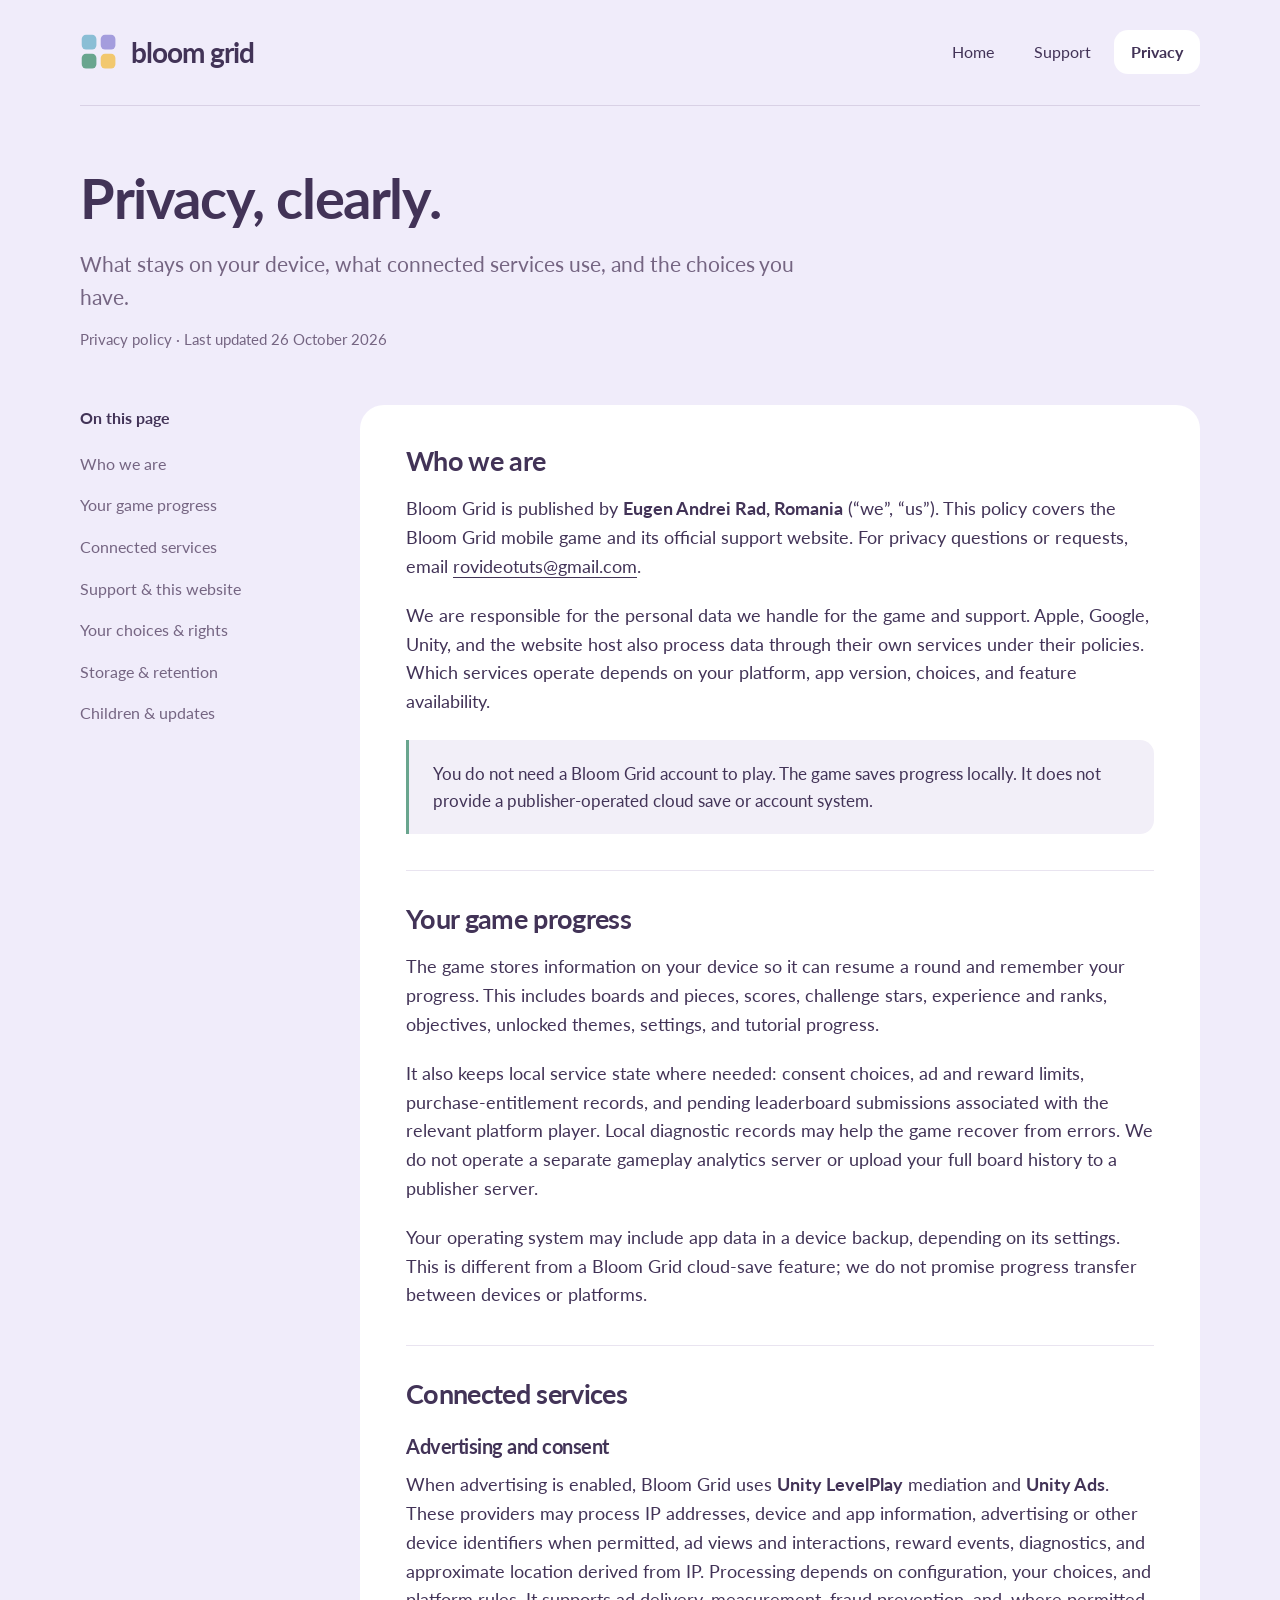
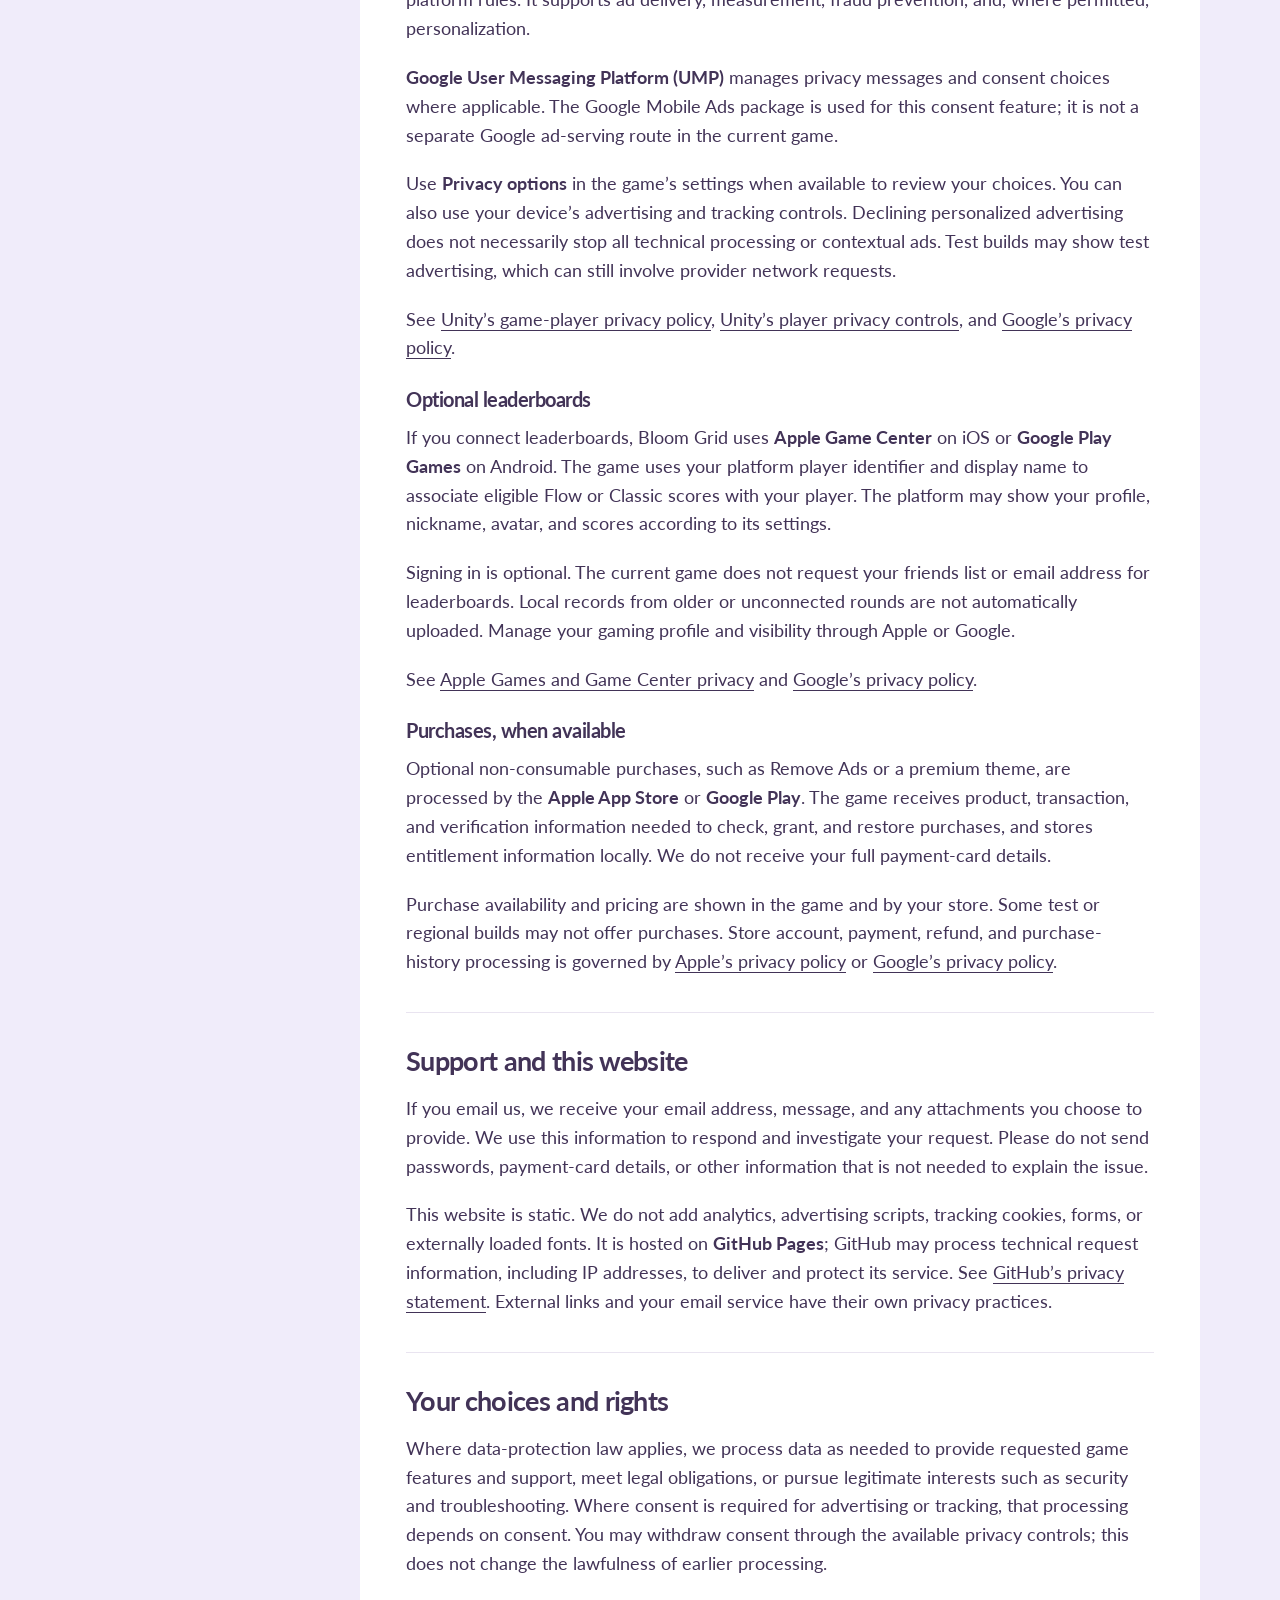
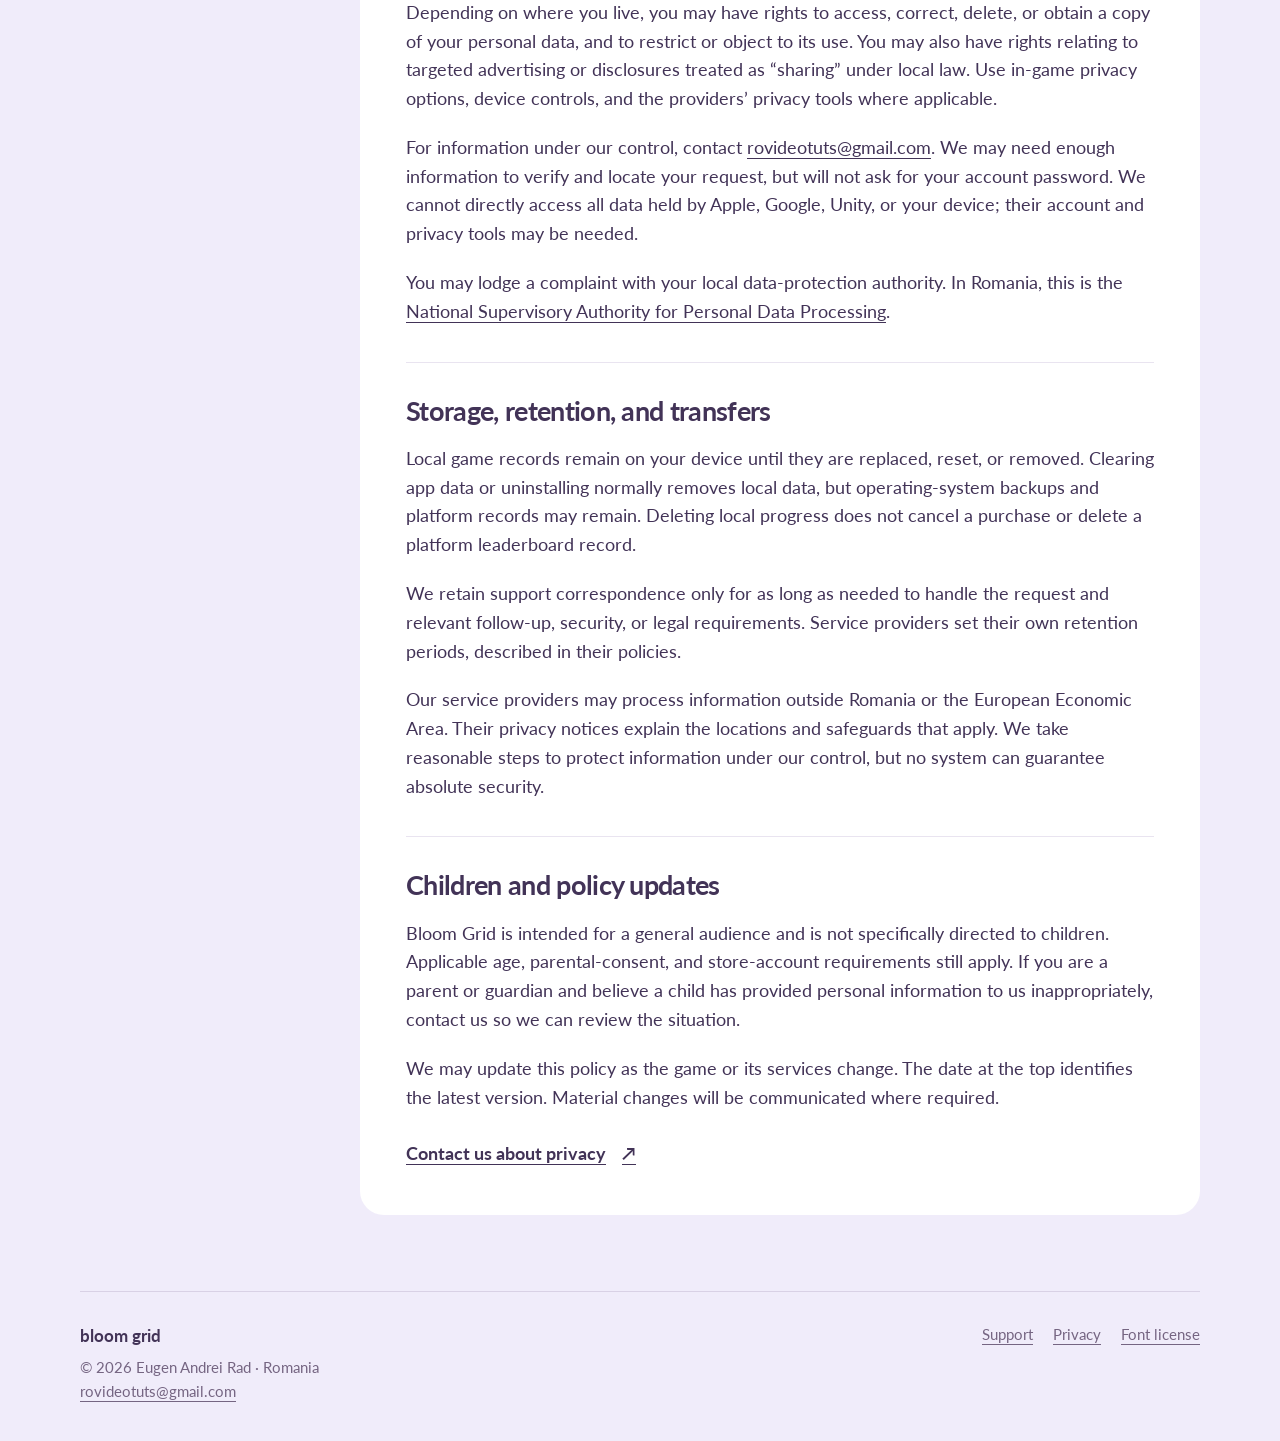
==== privacy.html @ 42232012 "Publish Bloom Grid support and privacy pages" ====
<!doctype html>
<html lang="en"><head><meta charset="utf-8"><meta name="viewport" content="width=device-width, initial-scale=1"><meta name="description" content="How Bloom Grid handles local progress, advertising, optional leaderboards, purchases and support. Read your privacy choices and contact the publisher."><meta name="theme-color" content="#F0ECFA"><meta name="referrer" content="strict-origin-when-cross-origin"><title>Privacy policy — Bloom Grid</title><link rel="icon" href="assets/mark.svg" type="image/svg+xml"><link rel="stylesheet" href="assets/style.css"><link rel="preload" href="assets/fonts/Lato-Regular.ttf" as="font" type="font/ttf" crossorigin><link rel="preload" href="assets/fonts/Lato-Bold.ttf" as="font" type="font/ttf" crossorigin></head>
<body><a class="skip" href="#main">Skip to content</a><header class="site-header wrap"><a class="brand" href="index.html" aria-label="Bloom Grid home"><img src="assets/mark.svg" alt="" width="38" height="38">bloom grid</a><nav class="site-nav" aria-label="Main navigation"><a href="index.html">Home</a><a href="support.html">Support</a><a href="privacy.html" aria-current="page">Privacy</a></nav></header>
<main id="main" class="wrap"><header class="page-intro"><h1>Privacy, clearly.</h1><p class="lead">What stays on your device, what connected services use, and the choices you have.</p><p class="meta">Privacy policy · Last updated 26 October 2026</p></header><div class="article-layout"><nav class="contents" aria-label="Privacy policy sections"><p>On this page</p><a href="#publisher">Who we are</a><a href="#local">Your game progress</a><a href="#connected">Connected services</a><a href="#website">Support &amp; this website</a><a href="#choices">Your choices &amp; rights</a><a href="#retention">Storage &amp; retention</a><a href="#children">Children &amp; updates</a></nav><article class="article">
<section id="publisher"><h2>Who we are</h2><p>Bloom Grid is published by <strong>Eugen Andrei Rad, Romania</strong> (“we”, “us”). This policy covers the Bloom Grid mobile game and its official support website. For privacy questions or requests, email <a href="mailto:rovideotuts@gmail.com?subject=Bloom%20Grid%20privacy%20request">rovideotuts@gmail.com</a>.</p><p>We are responsible for the personal data we handle for the game and support. Apple, Google, Unity, and the website host also process data through their own services under their policies. Which services operate depends on your platform, app version, choices, and feature availability.</p><div class="callout"><p>You do not need a Bloom Grid account to play. The game saves progress locally. It does not provide a publisher-operated cloud save or account system.</p></div></section>
<section id="local"><h2>Your game progress</h2><p>The game stores information on your device so it can resume a round and remember your progress. This includes boards and pieces, scores, challenge stars, experience and ranks, objectives, unlocked themes, settings, and tutorial progress.</p><p>It also keeps local service state where needed: consent choices, ad and reward limits, purchase-entitlement records, and pending leaderboard submissions associated with the relevant platform player. Local diagnostic records may help the game recover from errors. We do not operate a separate gameplay analytics server or upload your full board history to a publisher server.</p><p>Your operating system may include app data in a device backup, depending on its settings. This is different from a Bloom Grid cloud-save feature; we do not promise progress transfer between devices or platforms.</p></section>
<section id="connected"><h2>Connected services</h2><h3>Advertising and consent</h3><p>When advertising is enabled, Bloom Grid uses <strong>Unity LevelPlay</strong> mediation and <strong>Unity Ads</strong>. These providers may process IP addresses, device and app information, advertising or other device identifiers when permitted, ad views and interactions, reward events, diagnostics, and approximate location derived from IP. Processing depends on configuration, your choices, and platform rules. It supports ad delivery, measurement, fraud prevention, and, where permitted, personalization.</p><p><strong>Google User Messaging Platform (UMP)</strong> manages privacy messages and consent choices where applicable. The Google Mobile Ads package is used for this consent feature; it is not a separate Google ad-serving route in the current game.</p><p>Use <strong>Privacy options</strong> in the game’s settings when available to review your choices. You can also use your device’s advertising and tracking controls. Declining personalized advertising does not necessarily stop all technical processing or contextual ads. Test builds may show test advertising, which can still involve provider network requests.</p><p>See <a href="https://unity.com/legal/game-player-and-app-user-privacy-policy">Unity’s game-player privacy policy</a>, <a href="https://unity.com/legal/game-player-and-app-user-privacy-faq">Unity’s player privacy controls</a>, and <a href="https://policies.google.com/privacy">Google’s privacy policy</a>.</p>
<h3>Optional leaderboards</h3><p>If you connect leaderboards, Bloom Grid uses <strong>Apple Game Center</strong> on iOS or <strong>Google Play Games</strong> on Android. The game uses your platform player identifier and display name to associate eligible Flow or Classic scores with your player. The platform may show your profile, nickname, avatar, and scores according to its settings.</p><p>Signing in is optional. The current game does not request your friends list or email address for leaderboards. Local records from older or unconnected rounds are not automatically uploaded. Manage your gaming profile and visibility through Apple or Google.</p><p>See <a href="https://www.apple.com/legal/privacy/data/en/apple-games/">Apple Games and Game Center privacy</a> and <a href="https://policies.google.com/privacy">Google’s privacy policy</a>.</p>
<h3>Purchases, when available</h3><p>Optional non-consumable purchases, such as Remove Ads or a premium theme, are processed by the <strong>Apple App Store</strong> or <strong>Google Play</strong>. The game receives product, transaction, and verification information needed to check, grant, and restore purchases, and stores entitlement information locally. We do not receive your full payment-card details.</p><p>Purchase availability and pricing are shown in the game and by your store. Some test or regional builds may not offer purchases. Store account, payment, refund, and purchase-history processing is governed by <a href="https://www.apple.com/legal/privacy/">Apple’s privacy policy</a> or <a href="https://policies.google.com/privacy">Google’s privacy policy</a>.</p></section>
<section id="website"><h2>Support and this website</h2><p>If you email us, we receive your email address, message, and any attachments you choose to provide. We use this information to respond and investigate your request. Please do not send passwords, payment-card details, or other information that is not needed to explain the issue.</p><p>This website is static. We do not add analytics, advertising scripts, tracking cookies, forms, or externally loaded fonts. It is hosted on <strong>GitHub Pages</strong>; GitHub may process technical request information, including IP addresses, to deliver and protect its service. See <a href="https://docs.github.com/en/site-policy/privacy-policies/github-general-privacy-statement">GitHub’s privacy statement</a>. External links and your email service have their own privacy practices.</p></section>
<section id="choices"><h2>Your choices and rights</h2><p>Where data-protection law applies, we process data as needed to provide requested game features and support, meet legal obligations, or pursue legitimate interests such as security and troubleshooting. Where consent is required for advertising or tracking, that processing depends on consent. You may withdraw consent through the available privacy controls; this does not change the lawfulness of earlier processing.</p><p>Depending on where you live, you may have rights to access, correct, delete, or obtain a copy of your personal data, and to restrict or object to its use. You may also have rights relating to targeted advertising or disclosures treated as “sharing” under local law. Use in-game privacy options, device controls, and the providers’ privacy tools where applicable.</p><p>For information under our control, contact <a href="mailto:rovideotuts@gmail.com?subject=Bloom%20Grid%20privacy%20request">rovideotuts@gmail.com</a>. We may need enough information to verify and locate your request, but will not ask for your account password. We cannot directly access all data held by Apple, Google, Unity, or your device; their account and privacy tools may be needed.</p><p>You may lodge a complaint with your local data-protection authority. In Romania, this is the <a href="https://www.dataprotection.ro/">National Supervisory Authority for Personal Data Processing</a>.</p></section>
<section id="retention"><h2>Storage, retention, and transfers</h2><p>Local game records remain on your device until they are replaced, reset, or removed. Clearing app data or uninstalling normally removes local data, but operating-system backups and platform records may remain. Deleting local progress does not cancel a purchase or delete a platform leaderboard record.</p><p>We retain support correspondence only for as long as needed to handle the request and relevant follow-up, security, or legal requirements. Service providers set their own retention periods, described in their policies.</p><p>Our service providers may process information outside Romania or the European Economic Area. Their privacy notices explain the locations and safeguards that apply. We take reasonable steps to protect information under our control, but no system can guarantee absolute security.</p></section>
<section id="children"><h2>Children and policy updates</h2><p>Bloom Grid is intended for a general audience and is not specifically directed to children. Applicable age, parental-consent, and store-account requirements still apply. If you are a parent or guardian and believe a child has provided personal information to us inappropriately, contact us so we can review the situation.</p><p>We may update this policy as the game or its services change. The date at the top identifies the latest version. Material changes will be communicated where required.</p><p><a class="text-link" href="mailto:rovideotuts@gmail.com?subject=Bloom%20Grid%20privacy%20request">Contact us about privacy <span aria-hidden="true">↗</span></a></p></section>
</article></div></main>
<footer class="site-footer wrap"><div><p class="footer-brand">bloom grid</p><p>© 2026 Eugen Andrei Rad · Romania</p><p><a href="mailto:rovideotuts@gmail.com">rovideotuts@gmail.com</a></p></div><nav class="footer-links" aria-label="Footer"><a href="support.html">Support</a><a href="privacy.html">Privacy</a><a href="assets/fonts/OFL.txt">Font license</a></nav></footer></body></html>
---- assets/style.css ----
@font-face{font-family:Lato;src:url("fonts/Lato-Regular.ttf") format("truetype");font-style:normal;font-weight:400;font-display:swap}@font-face{font-family:Lato;src:url("fonts/Lato-Bold.ttf") format("truetype");font-style:normal;font-weight:700;font-display:swap}
:root{--bg:#f0ecfa;--paper:#fff;--ink:#423357;--muted:#756582;--line:#d9d1e5;--sage:#69a58e;--blue:#8abed5;--radius:24px;--max:1120px;color-scheme:light}*{box-sizing:border-box}html{scroll-behavior:smooth;scroll-padding-top:24px}body{margin:0;background:var(--bg);color:var(--ink);font-family:Lato,Arial,sans-serif;font-size:18px;line-height:1.6;-webkit-font-smoothing:antialiased}a{color:inherit;text-underline-offset:4px;text-decoration-thickness:1px}a:hover{text-decoration-thickness:2px}a:focus-visible,summary:focus-visible{outline:3px solid #34735e;outline-offset:5px;border-radius:5px}img{display:block;max-width:100%;height:auto}h1,h2,h3,p{margin-top:0}h1,h2,h3{font-weight:700;line-height:1.15;letter-spacing:-.025em}h1{font-size:clamp(40px,5.4vw,66px);margin-bottom:24px}h2{font-size:30px;margin-bottom:18px}h3{font-size:22px;margin-bottom:12px}p{margin-bottom:20px}ul,ol{padding-left:24px}li+li{margin-top:9px}.wrap{width:min(var(--max),calc(100% - 64px));margin-inline:auto}.skip{position:fixed;top:10px;left:10px;transform:translateY(-150%);z-index:5;background:var(--ink);color:white;padding:10px 20px;border-radius:12px}.skip:focus{transform:none}.site-header{display:flex;align-items:center;justify-content:space-between;gap:24px;padding-block:30px;border-bottom:1px solid var(--line)}.brand{display:flex;align-items:center;gap:13px;text-decoration:none;font-size:28px;font-weight:700;letter-spacing:-.035em;white-space:nowrap}.brand img{width:38px;height:38px}.site-nav{display:flex;gap:6px;flex-wrap:wrap}.site-nav a{font-size:16px;text-decoration:none;padding:9px 17px;min-height:44px;border-radius:14px}.site-nav a:hover{background:#e6dff1}.site-nav a[aria-current=page]{background:var(--paper);font-weight:700}.hero{display:grid;grid-template-columns:1.04fr 1fr;align-items:center;gap:74px;padding-block:70px 76px}.hero-copy{padding-block:12px}.lead{font-size:21px;line-height:1.55;color:var(--muted);max-width:36em}.eyebrow{font-size:16px;font-weight:700;margin-bottom:20px;display:flex;gap:10px;align-items:center}.dot{width:8px;height:8px;background:var(--sage);border-radius:50%}.actions{display:flex;align-items:center;gap:14px;flex-wrap:wrap;margin-top:30px}.button{display:inline-flex;align-items:center;justify-content:center;gap:12px;min-height:52px;padding:12px 24px;border-radius:15px;background:var(--ink);color:#fff;text-decoration:none;font-weight:700}.button:hover{background:#54416d;text-decoration:none}.button.secondary{background:var(--paper);color:var(--ink)}.text-link{display:inline-flex;align-items:center;gap:16px;min-height:44px;font-weight:700}.board-figure{margin:0;position:relative}.board-figure img{width:100%;transform:rotate(2deg)}.board-figure figcaption{text-align:center;color:var(--muted);font-size:14px;margin-top:20px}.home-section{padding-block:54px;border-top:1px solid var(--line)}.intro-row{display:grid;grid-template-columns:1fr 1fr;gap:64px;margin-bottom:28px}.intro-row h2{max-width:12em;font-size:34px}.intro-row p{color:var(--muted);margin:0}.mode-list{display:grid;grid-template-columns:1fr 1fr;column-gap:48px}.mode{display:grid;grid-template-columns:52px 1fr;gap:18px;padding-block:26px;border-top:1px solid var(--line)}.mode h3{margin-bottom:6px}.mode p{font-size:17px;color:var(--muted);margin:0}.icon-tile{width:52px;height:52px;border-radius:16px;background:#e2ebe5;display:grid;place-items:center}.icon-tile svg{width:25px;height:25px;fill:none;stroke:var(--ink);stroke-width:1.7;stroke-linecap:round;stroke-linejoin:round}.mode:nth-child(2) .icon-tile{background:#e2ddef}.mode:nth-child(3) .icon-tile{background:#e6e8dc}.mode:nth-child(4) .icon-tile{background:#dfeaf1}.help-strip{display:flex;align-items:center;justify-content:space-between;gap:32px;padding:32px 36px;background:white;border-radius:var(--radius);margin-block:8px 66px}.help-strip h2{font-size:26px;margin-bottom:6px}.help-strip p{margin:0;color:var(--muted)}.page-intro{padding-block:60px 34px;max-width:850px}.page-intro h1{font-size:clamp(40px,5vw,56px);margin-bottom:18px}.page-intro .lead{margin-bottom:14px}.meta{font-size:15px;color:var(--muted)}.article-layout{display:grid;grid-template-columns:220px minmax(0,1fr);gap:60px;align-items:start;margin-bottom:76px}.contents{position:sticky;top:28px}.contents p{font-weight:700;font-size:16px;margin-bottom:12px}.contents a{display:block;text-decoration:none;color:var(--muted);font-size:16px;padding-block:8px;min-height:40px}.contents a:hover{color:var(--ink);text-decoration:underline}.article{background:var(--paper);padding:40px 46px;border-radius:var(--radius);min-width:0}.article section+section{margin-top:36px;padding-top:32px;border-top:1px solid #e9e4f0}.article h2{font-size:27px}.article h3{font-size:20px;margin-top:26px}.article p:last-child,.article ul:last-child{margin-bottom:0}.article a{overflow-wrap:anywhere}.callout{background:#f2eff8;border-left:3px solid var(--sage);padding:20px 24px;border-radius:0 14px 14px 0;margin-block:24px;font-size:17px}.callout p{margin:0}.provider-list{list-style:none;padding:0}.provider-list li{padding-block:13px;border-bottom:1px solid #e9e4f0;margin:0}.provider-list li:last-child{border:0}.provider-list small{display:block;color:var(--muted);font-size:15px;margin-top:3px}.support-top{display:grid;grid-template-columns:1fr .9fr;gap:60px;align-items:center;padding-block:56px 40px}.support-top h1{font-size:clamp(40px,5vw,56px)}.contact-card{background:var(--paper);padding:30px 32px;border-radius:var(--radius)}.contact-card h2{font-size:25px}.contact-card p{font-size:17px;color:var(--muted)}.contact-card .email{font-size:20px;font-weight:700;overflow-wrap:anywhere;display:inline-block;min-height:44px}.faq-layout{display:grid;grid-template-columns:220px minmax(0,1fr);gap:60px;align-items:start;padding-block:18px 76px}.faq-section{margin-bottom:36px}.faq-section>h2{font-size:27px;margin-bottom:18px}.faq-section details{background:white;border-radius:17px;margin-bottom:10px;padding:0 24px}.faq-section summary{font-size:19px;font-weight:700;line-height:1.45;cursor:pointer;padding:21px 32px 21px 0;position:relative;list-style:none}.faq-section summary::-webkit-details-marker{display:none}.faq-section summary:after{content:'+';position:absolute;right:0;top:18px;font-size:27px;font-weight:400}.faq-section details[open] summary:after{content:'−'}.faq-answer{padding:0 24px 23px 0;color:var(--muted);font-size:17px}.faq-answer p:last-child{margin:0}.faq-answer strong{color:var(--ink)}.site-footer{padding-block:30px 38px;border-top:1px solid var(--line);display:grid;grid-template-columns:1fr auto;gap:24px;font-size:15px;color:var(--muted)}.site-footer p{margin:0}.footer-links{display:flex;gap:20px;align-items:start;flex-wrap:wrap}.footer-links a{min-height:44px}.footer-brand{font-size:17px;color:var(--ink);font-weight:700;margin-bottom:5px!important}.quiet{color:var(--muted)}
@media(max-width:850px){.hero{gap:36px;padding-block:48px}.hero h1{font-size:46px}.hero .lead{font-size:19px}.article-layout,.faq-layout{grid-template-columns:1fr;gap:26px}.contents{position:static;display:flex;flex-wrap:wrap;gap:4px 20px;padding-bottom:20px;border-bottom:1px solid var(--line)}.contents p{flex-basis:100%;margin-bottom:2px}.contents a{padding-block:6px;min-height:36px}.support-top{gap:30px}.intro-row{gap:36px}.article{padding:34px}}
@media(max-width:620px){body{font-size:17px}.wrap{width:calc(100% - 36px)}.site-header{padding-block:20px;gap:14px;flex-wrap:wrap}.brand{font-size:25px}.brand img{width:32px;height:32px}.site-nav{gap:0}.site-nav a{font-size:15px;padding:8px 12px}.hero{grid-template-columns:1fr;gap:34px;padding-block:42px}.hero-copy{padding:0}.hero h1{font-size:44px;max-width:10em;margin-bottom:20px}.hero .lead{max-width:26em}.eyebrow{margin-bottom:16px}.board-figure{max-width:360px;width:90%;margin-inline:auto}.board-figure img{transform:rotate(1deg)}.intro-row{grid-template-columns:1fr;gap:10px}.intro-row h2{font-size:30px;max-width:16em;margin:0}.home-section{padding-block:34px}.mode-list{grid-template-columns:1fr}.mode{padding-block:22px}.help-strip{padding:26px;align-items:start;flex-direction:column;gap:18px;margin-bottom:40px}.help-strip .button{width:100%}.page-intro{padding-block:38px 24px}.page-intro .lead{font-size:19px}.article{padding:26px 22px;border-radius:20px}.article-layout{margin-bottom:44px}.article h2{font-size:25px}.article section+section{margin-top:28px;padding-top:26px}.callout{padding:16px 18px}.support-top{grid-template-columns:1fr;gap:16px;padding-block:38px 26px}.contact-card{padding:25px}.contact-card .email{font-size:19px}.faq-layout{padding-bottom:32px}.faq-section details{padding-inline:20px}.faq-section summary{font-size:18px}.faq-answer{padding-right:0}.site-footer{grid-template-columns:1fr;gap:20px;padding-block:26px}.footer-links{gap:20px}}
@media(max-width:370px){.site-header{display:block}.site-nav{margin-top:16px}.site-nav a{flex:1;text-align:center}.hero h1{font-size:40px}.actions{gap:10px}.actions .button{width:100%}}
@media(prefers-reduced-motion:reduce){html{scroll-behavior:auto}}
@media print{body{background:#fff;font-size:11pt}.site-header,.contents,.site-footer,.skip{display:none}.wrap{width:100%}.article-layout{display:block}.article{padding:0}.page-intro{padding-top:0}a{color:#000}.article section{break-inside:avoid}}
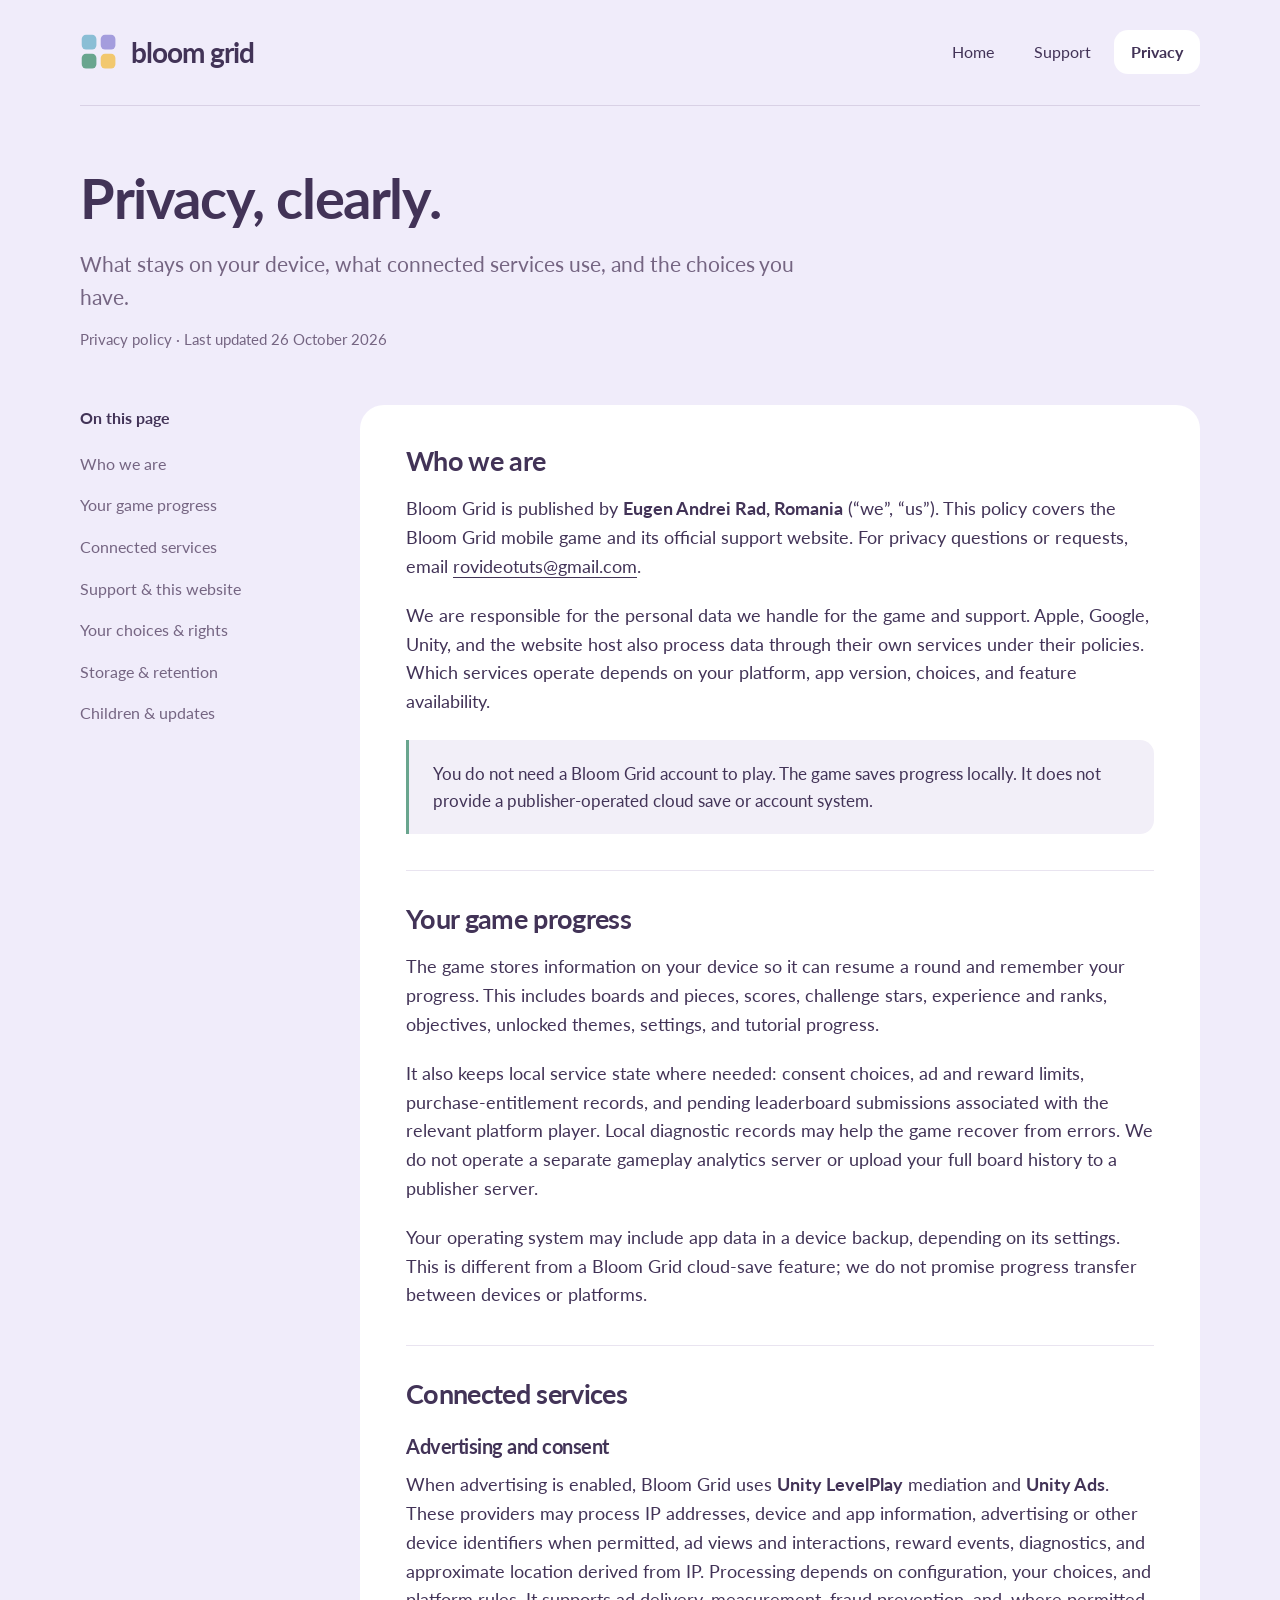
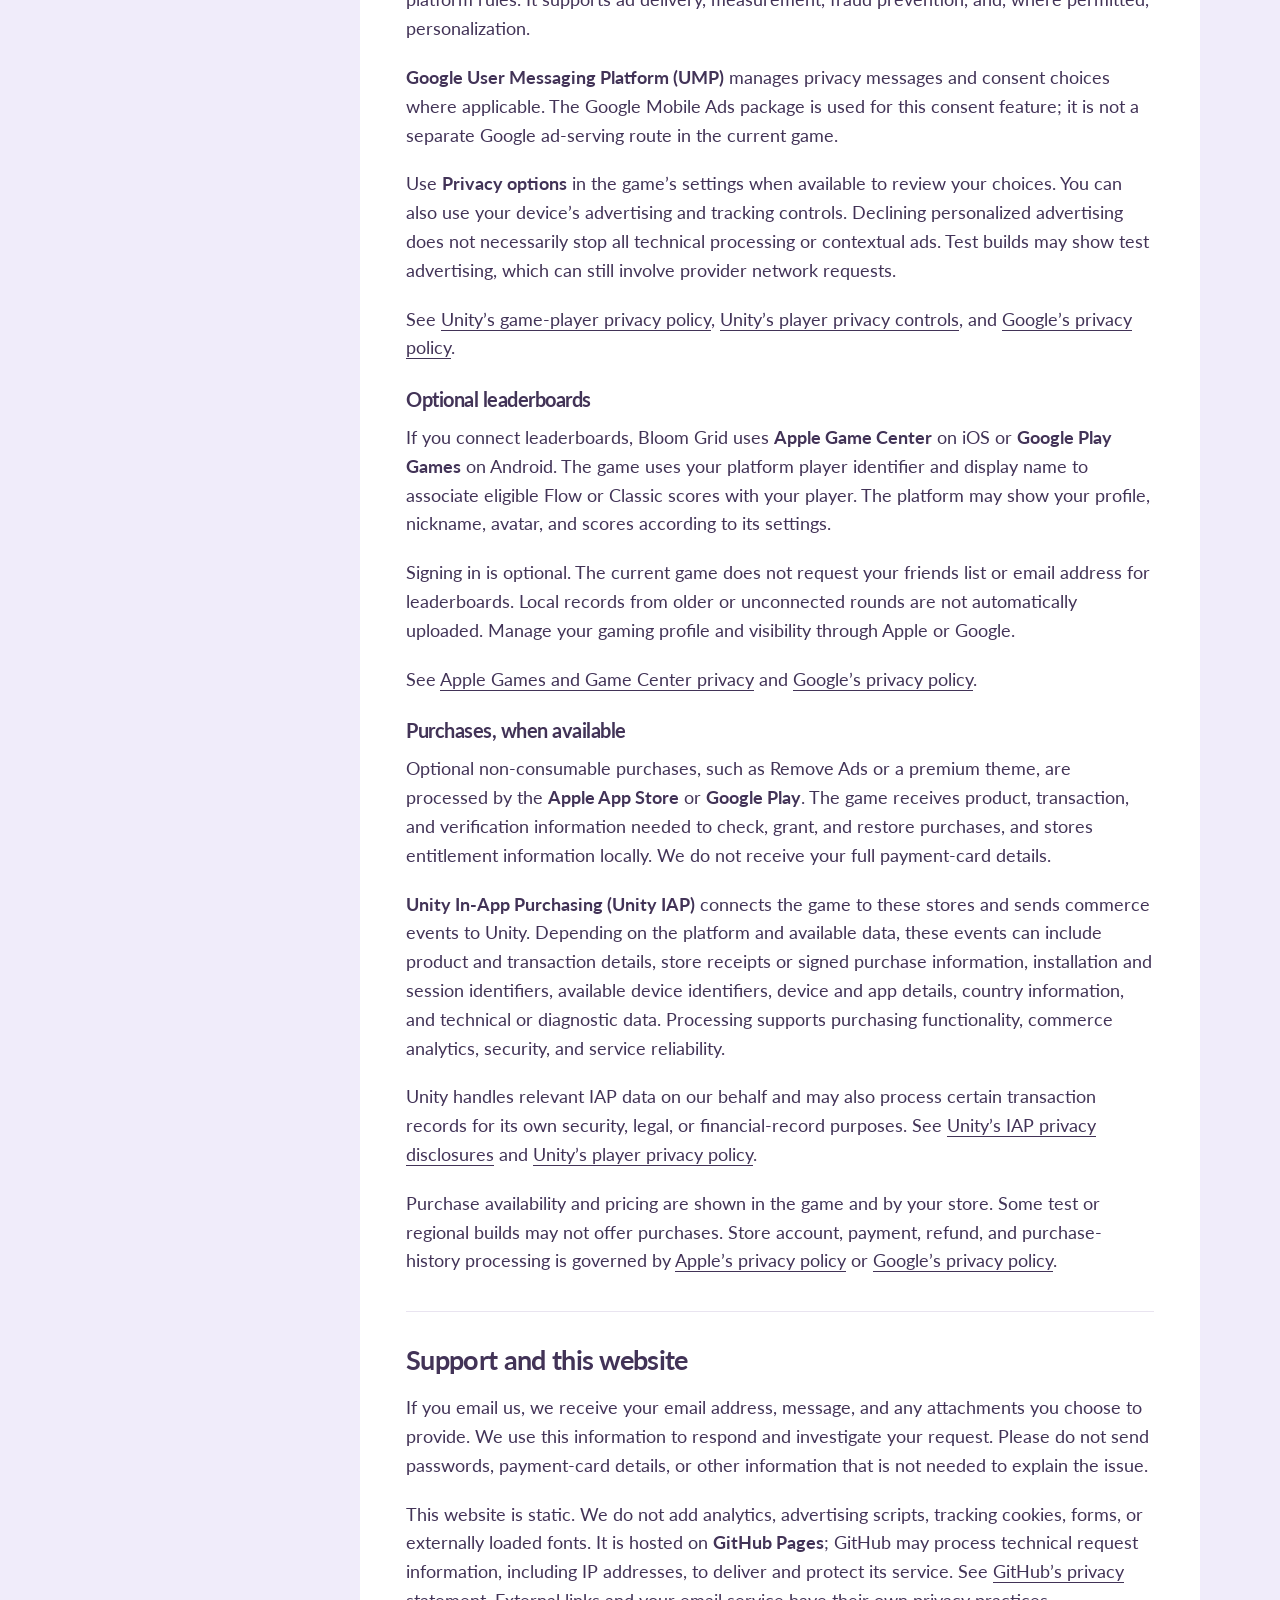
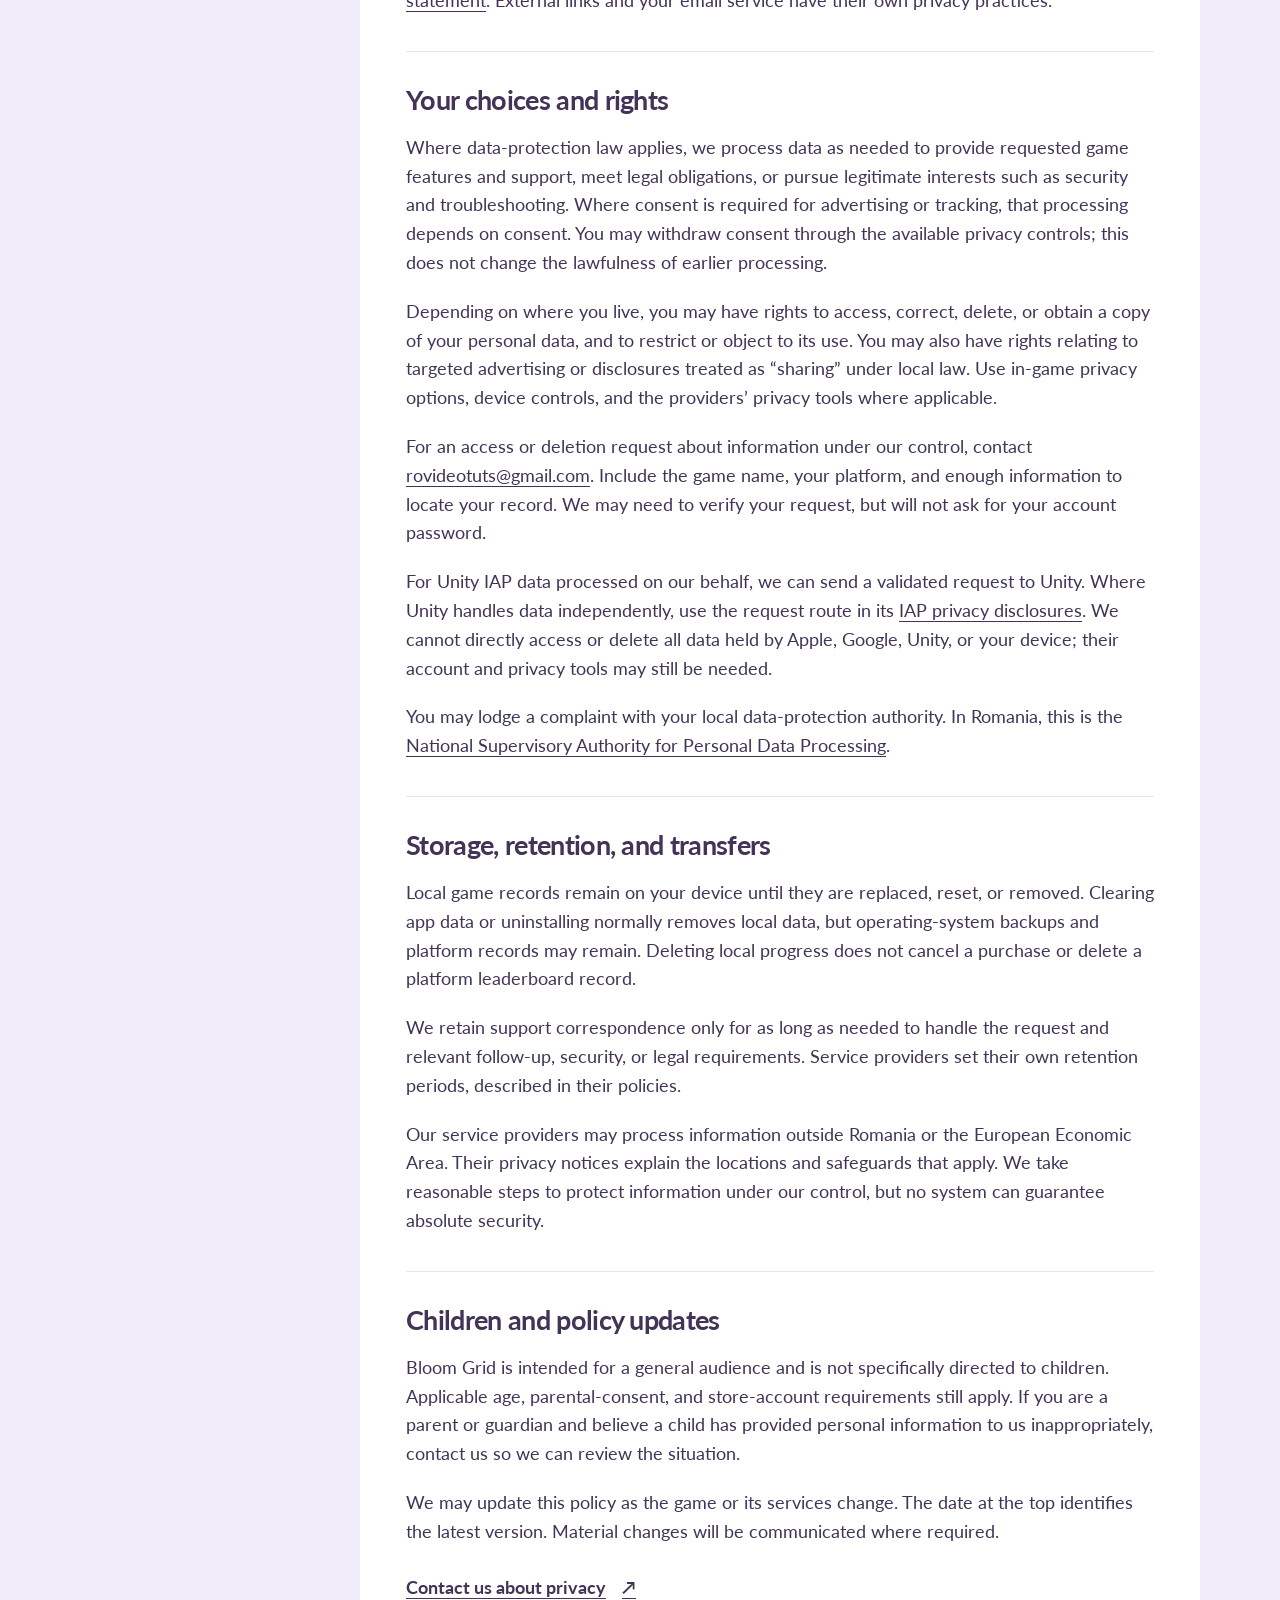
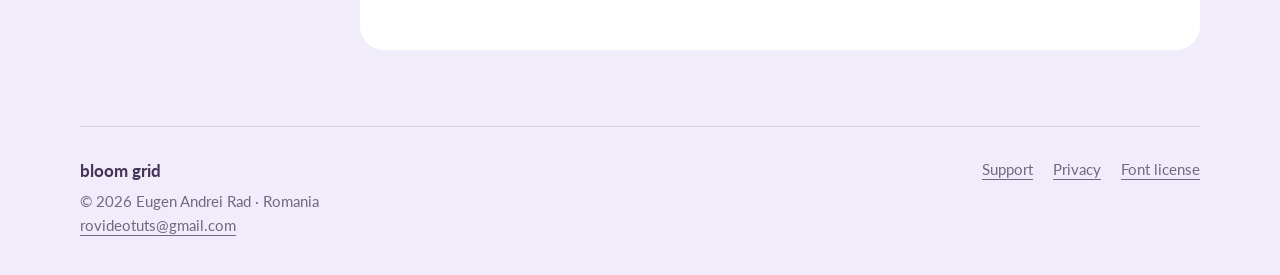
==== commit 736fecd4: "Clarify Unity IAP data processing and privacy requests" ====
--- a/privacy.html
+++ b/privacy.html
@@ -6,9 +6,9 @@
 <section id="local"><h2>Your game progress</h2><p>The game stores information on your device so it can resume a round and remember your progress. This includes boards and pieces, scores, challenge stars, experience and ranks, objectives, unlocked themes, settings, and tutorial progress.</p><p>It also keeps local service state where needed: consent choices, ad and reward limits, purchase-entitlement records, and pending leaderboard submissions associated with the relevant platform player. Local diagnostic records may help the game recover from errors. We do not operate a separate gameplay analytics server or upload your full board history to a publisher server.</p><p>Your operating system may include app data in a device backup, depending on its settings. This is different from a Bloom Grid cloud-save feature; we do not promise progress transfer between devices or platforms.</p></section>
 <section id="connected"><h2>Connected services</h2><h3>Advertising and consent</h3><p>When advertising is enabled, Bloom Grid uses <strong>Unity LevelPlay</strong> mediation and <strong>Unity Ads</strong>. These providers may process IP addresses, device and app information, advertising or other device identifiers when permitted, ad views and interactions, reward events, diagnostics, and approximate location derived from IP. Processing depends on configuration, your choices, and platform rules. It supports ad delivery, measurement, fraud prevention, and, where permitted, personalization.</p><p><strong>Google User Messaging Platform (UMP)</strong> manages privacy messages and consent choices where applicable. The Google Mobile Ads package is used for this consent feature; it is not a separate Google ad-serving route in the current game.</p><p>Use <strong>Privacy options</strong> in the game’s settings when available to review your choices. You can also use your device’s advertising and tracking controls. Declining personalized advertising does not necessarily stop all technical processing or contextual ads. Test builds may show test advertising, which can still involve provider network requests.</p><p>See <a href="https://unity.com/legal/game-player-and-app-user-privacy-policy">Unity’s game-player privacy policy</a>, <a href="https://unity.com/legal/game-player-and-app-user-privacy-faq">Unity’s player privacy controls</a>, and <a href="https://policies.google.com/privacy">Google’s privacy policy</a>.</p>
 <h3>Optional leaderboards</h3><p>If you connect leaderboards, Bloom Grid uses <strong>Apple Game Center</strong> on iOS or <strong>Google Play Games</strong> on Android. The game uses your platform player identifier and display name to associate eligible Flow or Classic scores with your player. The platform may show your profile, nickname, avatar, and scores according to its settings.</p><p>Signing in is optional. The current game does not request your friends list or email address for leaderboards. Local records from older or unconnected rounds are not automatically uploaded. Manage your gaming profile and visibility through Apple or Google.</p><p>See <a href="https://www.apple.com/legal/privacy/data/en/apple-games/">Apple Games and Game Center privacy</a> and <a href="https://policies.google.com/privacy">Google’s privacy policy</a>.</p>
-<h3>Purchases, when available</h3><p>Optional non-consumable purchases, such as Remove Ads or a premium theme, are processed by the <strong>Apple App Store</strong> or <strong>Google Play</strong>. The game receives product, transaction, and verification information needed to check, grant, and restore purchases, and stores entitlement information locally. We do not receive your full payment-card details.</p><p>Purchase availability and pricing are shown in the game and by your store. Some test or regional builds may not offer purchases. Store account, payment, refund, and purchase-history processing is governed by <a href="https://www.apple.com/legal/privacy/">Apple’s privacy policy</a> or <a href="https://policies.google.com/privacy">Google’s privacy policy</a>.</p></section>
+<h3>Purchases, when available</h3><p>Optional non-consumable purchases, such as Remove Ads or a premium theme, are processed by the <strong>Apple App Store</strong> or <strong>Google Play</strong>. The game receives product, transaction, and verification information needed to check, grant, and restore purchases, and stores entitlement information locally. We do not receive your full payment-card details.</p><p><strong>Unity In-App Purchasing (Unity IAP)</strong> connects the game to these stores and sends commerce events to Unity. Depending on the platform and available data, these events can include product and transaction details, store receipts or signed purchase information, installation and session identifiers, available device identifiers, device and app details, country information, and technical or diagnostic data. Processing supports purchasing functionality, commerce analytics, security, and service reliability.</p><p>Unity handles relevant IAP data on our behalf and may also process certain transaction records for its own security, legal, or financial-record purposes. See <a href="https://docs.unity.com/en-us/iap/privacy-and-consent/overview">Unity’s IAP privacy disclosures</a> and <a href="https://unity.com/legal/game-player-and-app-user-privacy-policy">Unity’s player privacy policy</a>.</p><p>Purchase availability and pricing are shown in the game and by your store. Some test or regional builds may not offer purchases. Store account, payment, refund, and purchase-history processing is governed by <a href="https://www.apple.com/legal/privacy/">Apple’s privacy policy</a> or <a href="https://policies.google.com/privacy">Google’s privacy policy</a>.</p></section>
 <section id="website"><h2>Support and this website</h2><p>If you email us, we receive your email address, message, and any attachments you choose to provide. We use this information to respond and investigate your request. Please do not send passwords, payment-card details, or other information that is not needed to explain the issue.</p><p>This website is static. We do not add analytics, advertising scripts, tracking cookies, forms, or externally loaded fonts. It is hosted on <strong>GitHub Pages</strong>; GitHub may process technical request information, including IP addresses, to deliver and protect its service. See <a href="https://docs.github.com/en/site-policy/privacy-policies/github-general-privacy-statement">GitHub’s privacy statement</a>. External links and your email service have their own privacy practices.</p></section>
-<section id="choices"><h2>Your choices and rights</h2><p>Where data-protection law applies, we process data as needed to provide requested game features and support, meet legal obligations, or pursue legitimate interests such as security and troubleshooting. Where consent is required for advertising or tracking, that processing depends on consent. You may withdraw consent through the available privacy controls; this does not change the lawfulness of earlier processing.</p><p>Depending on where you live, you may have rights to access, correct, delete, or obtain a copy of your personal data, and to restrict or object to its use. You may also have rights relating to targeted advertising or disclosures treated as “sharing” under local law. Use in-game privacy options, device controls, and the providers’ privacy tools where applicable.</p><p>For information under our control, contact <a href="mailto:rovideotuts@gmail.com?subject=Bloom%20Grid%20privacy%20request">rovideotuts@gmail.com</a>. We may need enough information to verify and locate your request, but will not ask for your account password. We cannot directly access all data held by Apple, Google, Unity, or your device; their account and privacy tools may be needed.</p><p>You may lodge a complaint with your local data-protection authority. In Romania, this is the <a href="https://www.dataprotection.ro/">National Supervisory Authority for Personal Data Processing</a>.</p></section>
+<section id="choices"><h2>Your choices and rights</h2><p>Where data-protection law applies, we process data as needed to provide requested game features and support, meet legal obligations, or pursue legitimate interests such as security and troubleshooting. Where consent is required for advertising or tracking, that processing depends on consent. You may withdraw consent through the available privacy controls; this does not change the lawfulness of earlier processing.</p><p>Depending on where you live, you may have rights to access, correct, delete, or obtain a copy of your personal data, and to restrict or object to its use. You may also have rights relating to targeted advertising or disclosures treated as “sharing” under local law. Use in-game privacy options, device controls, and the providers’ privacy tools where applicable.</p><p>For an access or deletion request about information under our control, contact <a href="mailto:rovideotuts@gmail.com?subject=Bloom%20Grid%20privacy%20request">rovideotuts@gmail.com</a>. Include the game name, your platform, and enough information to locate your record. We may need to verify your request, but will not ask for your account password.</p><p>For Unity IAP data processed on our behalf, we can send a validated request to Unity. Where Unity handles data independently, use the request route in its <a href="https://docs.unity.com/en-us/iap/privacy-and-consent/overview">IAP privacy disclosures</a>. We cannot directly access or delete all data held by Apple, Google, Unity, or your device; their account and privacy tools may still be needed.</p><p>You may lodge a complaint with your local data-protection authority. In Romania, this is the <a href="https://www.dataprotection.ro/">National Supervisory Authority for Personal Data Processing</a>.</p></section>
 <section id="retention"><h2>Storage, retention, and transfers</h2><p>Local game records remain on your device until they are replaced, reset, or removed. Clearing app data or uninstalling normally removes local data, but operating-system backups and platform records may remain. Deleting local progress does not cancel a purchase or delete a platform leaderboard record.</p><p>We retain support correspondence only for as long as needed to handle the request and relevant follow-up, security, or legal requirements. Service providers set their own retention periods, described in their policies.</p><p>Our service providers may process information outside Romania or the European Economic Area. Their privacy notices explain the locations and safeguards that apply. We take reasonable steps to protect information under our control, but no system can guarantee absolute security.</p></section>
 <section id="children"><h2>Children and policy updates</h2><p>Bloom Grid is intended for a general audience and is not specifically directed to children. Applicable age, parental-consent, and store-account requirements still apply. If you are a parent or guardian and believe a child has provided personal information to us inappropriately, contact us so we can review the situation.</p><p>We may update this policy as the game or its services change. The date at the top identifies the latest version. Material changes will be communicated where required.</p><p><a class="text-link" href="mailto:rovideotuts@gmail.com?subject=Bloom%20Grid%20privacy%20request">Contact us about privacy <span aria-hidden="true">↗</span></a></p></section>
 </article></div></main>
